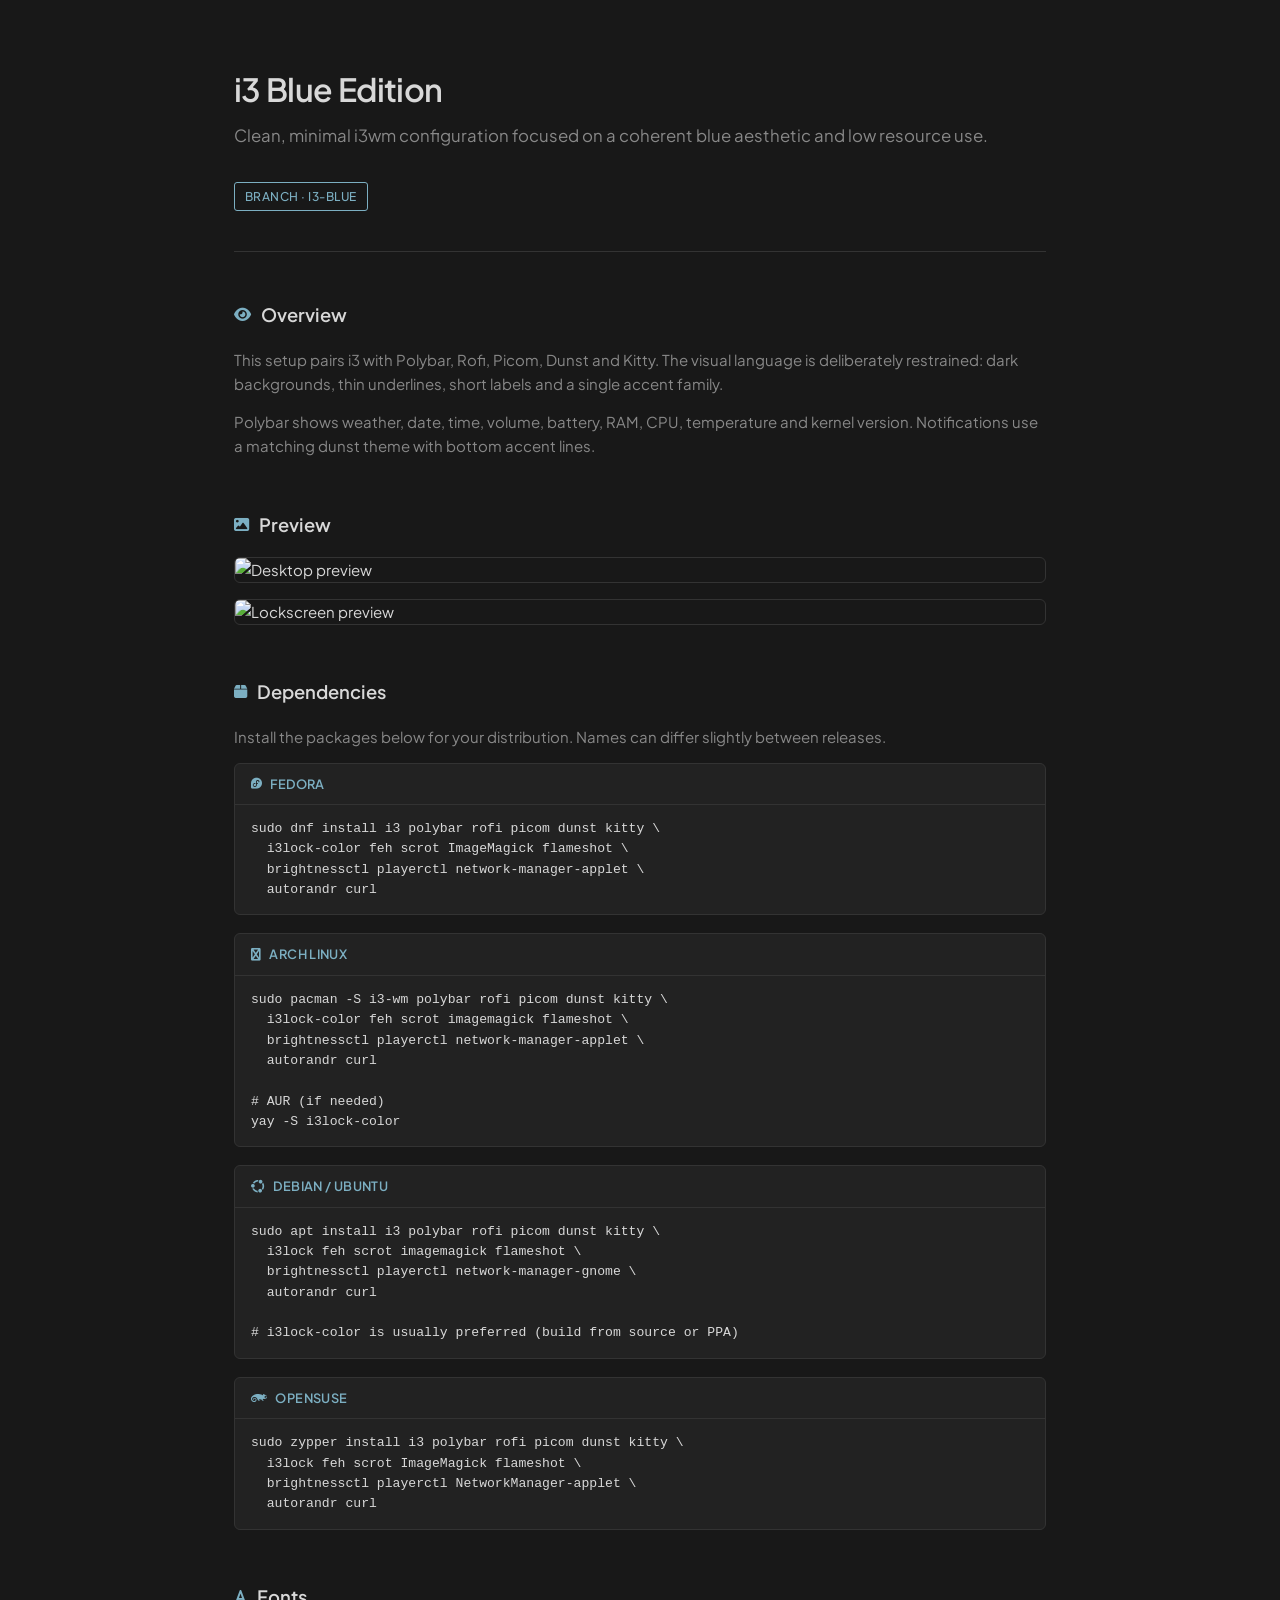
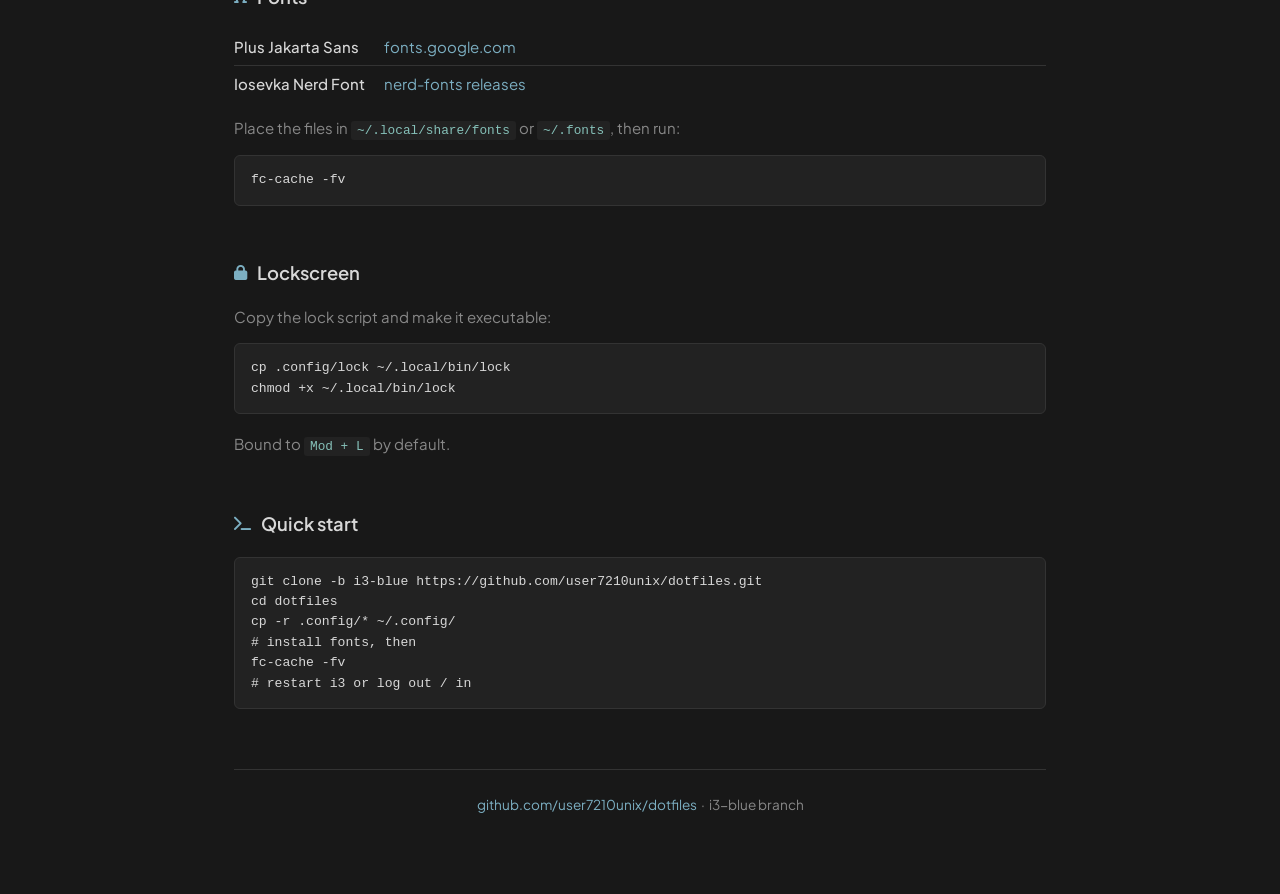
==== docs/index.html @ 130bd394 "Add index.html for i3 Blue Edition documentation" ====
<!DOCTYPE html>
<html lang="en">
<head>
  <meta charset="UTF-8">
  <meta name="viewport" content="width=device-width, initial-scale=1.0">
  <title>i3 Blue Edition — Dotfiles</title>
  <link rel="preconnect" href="https://fonts.googleapis.com">
  <link rel="preconnect" href="https://fonts.gstatic.com" crossorigin>
  <link href="https://fonts.googleapis.com/css2?family=Plus+Jakarta+Sans:ital,wght@0,200..800;1,200..800&display=swap" rel="stylesheet">
  <link rel="stylesheet" href="https://cdnjs.cloudflare.com/ajax/libs/font-awesome/6.5.1/css/all.min.css">
  <style>
    :root {
      --bg: #181818;
      --bg-alt: #222222;
      --fg: #d8d8d8;
      --fg-dim: #888888;
      --accent: #7cafc2;
      --accent2: #86c1b9;
      --border: #333333;
      --red: #ab4642;
    }

    * {
      margin: 0;
      padding: 0;
      box-sizing: border-box;
    }

    body {
      font-family: "Plus Jakarta Sans", system-ui, sans-serif;
      background: var(--bg);
      color: var(--fg);
      line-height: 1.6;
      font-size: 15px;
      -webkit-font-smoothing: antialiased;
    }

    .container {
      max-width: 860px;
      margin: 0 auto;
      padding: 0 24px 80px;
    }

    /* subtle entrance */
    @keyframes fadeUp {
      from { opacity: 0; transform: translateY(12px); }
      to   { opacity: 1; transform: translateY(0); }
    }

    header, section {
      animation: fadeUp 0.5s ease both;
    }

    header { animation-delay: 0.05s; }
    section:nth-of-type(1) { animation-delay: 0.1s; }
    section:nth-of-type(2) { animation-delay: 0.15s; }
    section:nth-of-type(3) { animation-delay: 0.2s; }
    section:nth-of-type(4) { animation-delay: 0.25s; }
    section:nth-of-type(5) { animation-delay: 0.3s; }

    header {
      padding: 64px 0 40px;
      border-bottom: 1px solid var(--border);
      margin-bottom: 48px;
    }

    header h1 {
      font-size: 2rem;
      font-weight: 600;
      letter-spacing: -0.02em;
      margin-bottom: 8px;
    }

    header p {
      color: var(--fg-dim);
      font-size: 1.05rem;
    }

    .badge {
      display: inline-block;
      margin-top: 18px;
      padding: 4px 10px;
      font-size: 0.75rem;
      font-weight: 500;
      letter-spacing: 0.04em;
      text-transform: uppercase;
      color: var(--accent);
      border: 1px solid var(--accent);
      border-radius: 3px;
    }

    h2 {
      font-size: 1.15rem;
      font-weight: 600;
      margin-bottom: 18px;
      color: var(--fg);
      display: flex;
      align-items: center;
      gap: 10px;
    }

    h2 i {
      color: var(--accent);
      font-size: 0.95rem;
    }

    section {
      margin-bottom: 52px;
    }

    p {
      color: var(--fg-dim);
      margin-bottom: 14px;
    }

    .preview {
      width: 100%;
      border-radius: 6px;
      border: 1px solid var(--border);
      display: block;
      margin-bottom: 16px;
    }

    /* package tables */
    .pkg-block {
      background: var(--bg-alt);
      border: 1px solid var(--border);
      border-radius: 6px;
      margin-bottom: 18px;
      overflow: hidden;
    }

    .pkg-block .distro {
      padding: 10px 16px;
      font-size: 0.8rem;
      font-weight: 600;
      letter-spacing: 0.03em;
      text-transform: uppercase;
      color: var(--accent);
      border-bottom: 1px solid var(--border);
      display: flex;
      align-items: center;
      gap: 8px;
    }

    .pkg-block pre {
      padding: 14px 16px;
      font-family: "JetBrains Mono", "Fira Code", ui-monospace, monospace;
      font-size: 0.82rem;
      line-height: 1.55;
      color: var(--fg);
      overflow-x: auto;
      white-space: pre-wrap;
    }

    /* file tree */
    .tree {
      background: var(--bg-alt);
      border: 1px solid var(--border);
      border-radius: 6px;
      padding: 18px 20px;
      font-family: "JetBrains Mono", "Fira Code", ui-monospace, monospace;
      font-size: 0.82rem;
      line-height: 1.7;
      color: var(--fg-dim);
      overflow-x: auto;
    }

    .tree .dir { color: var(--accent); }
    .tree .file { color: var(--fg); }

    /* list */
    ul.plain {
      list-style: none;
      padding-left: 0;
    }

    ul.plain li {
      padding: 6px 0;
      border-bottom: 1px solid var(--border);
      color: var(--fg-dim);
      display: flex;
      gap: 10px;
    }

    ul.plain li:last-child { border-bottom: none; }

    ul.plain li span {
      color: var(--fg);
      min-width: 140px;
      font-weight: 500;
    }

    code {
      font-family: "JetBrains Mono", "Fira Code", ui-monospace, monospace;
      font-size: 0.85em;
      background: var(--bg-alt);
      padding: 2px 6px;
      border-radius: 3px;
      color: var(--accent2);
    }

    footer {
      margin-top: 60px;
      padding-top: 24px;
      border-top: 1px solid var(--border);
      font-size: 0.85rem;
      color: var(--fg-dim);
      text-align: center;
    }

    a {
      color: var(--accent);
      text-decoration: none;
    }
  </style>
</head>
<body>
  <div class="container">

    <header>
      <h1>i3 Blue Edition</h1>
      <p>Clean, minimal i3wm configuration focused on a coherent blue aesthetic and low resource use.</p>
      <div class="badge">branch · i3-blue</div>
    </header>

    <section>
      <h2><i class="fa-solid fa-eye"></i> Overview</h2>
      <p>
        This setup pairs i3 with Polybar, Rofi, Picom, Dunst and Kitty.
        The visual language is deliberately restrained: dark backgrounds,
        thin underlines, short labels and a single accent family.
      </p>
      <p>
        Polybar shows weather, date, time, volume, battery, RAM, CPU,
        temperature and kernel version. Notifications use a matching
        dunst theme with bottom accent lines.
      </p>
    </section>

    <section>
      <h2><i class="fa-solid fa-image"></i> Preview</h2>
      <img class="preview" src="https://raw.githubusercontent.com/user7210unix/dotfiles/i3-blue/assets/preview.png" alt="Desktop preview">
      <img class="preview" src="https://raw.githubusercontent.com/user7210unix/dotfiles/i3-blue/assets/lock.jpg" alt="Lockscreen preview">
    </section>

    <section>
      <h2><i class="fa-solid fa-box"></i> Dependencies</h2>
      <p>Install the packages below for your distribution. Names can differ slightly between releases.</p>

      <div class="pkg-block">
        <div class="distro"><i class="fa-brands fa-fedora"></i> Fedora</div>
        <pre>sudo dnf install i3 polybar rofi picom dunst kitty \
  i3lock-color feh scrot ImageMagick flameshot \
  brightnessctl playerctl network-manager-applet \
  autorandr curl</pre>
      </div>

      <div class="pkg-block">
        <div class="distro"><i class="fa-brands fa-archway"></i> Arch Linux</div>
        <pre>sudo pacman -S i3-wm polybar rofi picom dunst kitty \
  i3lock-color feh scrot imagemagick flameshot \
  brightnessctl playerctl network-manager-applet \
  autorandr curl

# AUR (if needed)
yay -S i3lock-color</pre>
      </div>

      <div class="pkg-block">
        <div class="distro"><i class="fa-brands fa-ubuntu"></i> Debian / Ubuntu</div>
        <pre>sudo apt install i3 polybar rofi picom dunst kitty \
  i3lock feh scrot imagemagick flameshot \
  brightnessctl playerctl network-manager-gnome \
  autorandr curl

# i3lock-color is usually preferred (build from source or PPA)</pre>
      </div>

      <div class="pkg-block">
        <div class="distro"><i class="fa-brands fa-suse"></i> openSUSE</div>
        <pre>sudo zypper install i3 polybar rofi picom dunst kitty \
  i3lock feh scrot ImageMagick flameshot \
  brightnessctl playerctl NetworkManager-applet \
  autorandr curl</pre>
      </div>
    </section>

    <section>
      <h2><i class="fa-solid fa-font"></i> Fonts</h2>
      <ul class="plain">
        <li>
          <span>Plus Jakarta Sans</span>
          <a href="https://fonts.google.com/specimen/Plus+Jakarta+Sans">fonts.google.com</a>
        </li>
        <li>
          <span>Iosevka Nerd Font</span>
          <a href="https://github.com/ryanoasis/nerd-fonts/releases">nerd-fonts releases</a>
        </li>
      </ul>
      <p style="margin-top:14px">
        Place the files in <code>~/.local/share/fonts</code> or <code>~/.fonts</code>, then run:
      </p>
      <div class="pkg-block">
        <pre>fc-cache -fv</pre>
      </div>
    </section>

    <section>
      <h2><i class="fa-solid fa-lock"></i> Lockscreen</h2>
      <p>Copy the lock script and make it executable:</p>
      <div class="pkg-block">
        <pre>cp .config/lock ~/.local/bin/lock
chmod +x ~/.local/bin/lock</pre>
      </div>
      <p>Bound to <code>Mod + L</code> by default.</p>
    </section>

    <section>
      <h2><i class="fa-solid fa-terminal"></i> Quick start</h2>
      <div class="pkg-block">
        <pre>git clone -b i3-blue https://github.com/user7210unix/dotfiles.git
cd dotfiles
cp -r .config/* ~/.config/
# install fonts, then
fc-cache -fv
# restart i3 or log out / in</pre>
      </div>
    </section>

    <footer>
      <a href="https://github.com/user7210unix/dotfiles/tree/i3-blue">github.com/user7210unix/dotfiles</a>
      &nbsp;·&nbsp; i3-blue branch
    </footer>

  </div>
</body>
</html>
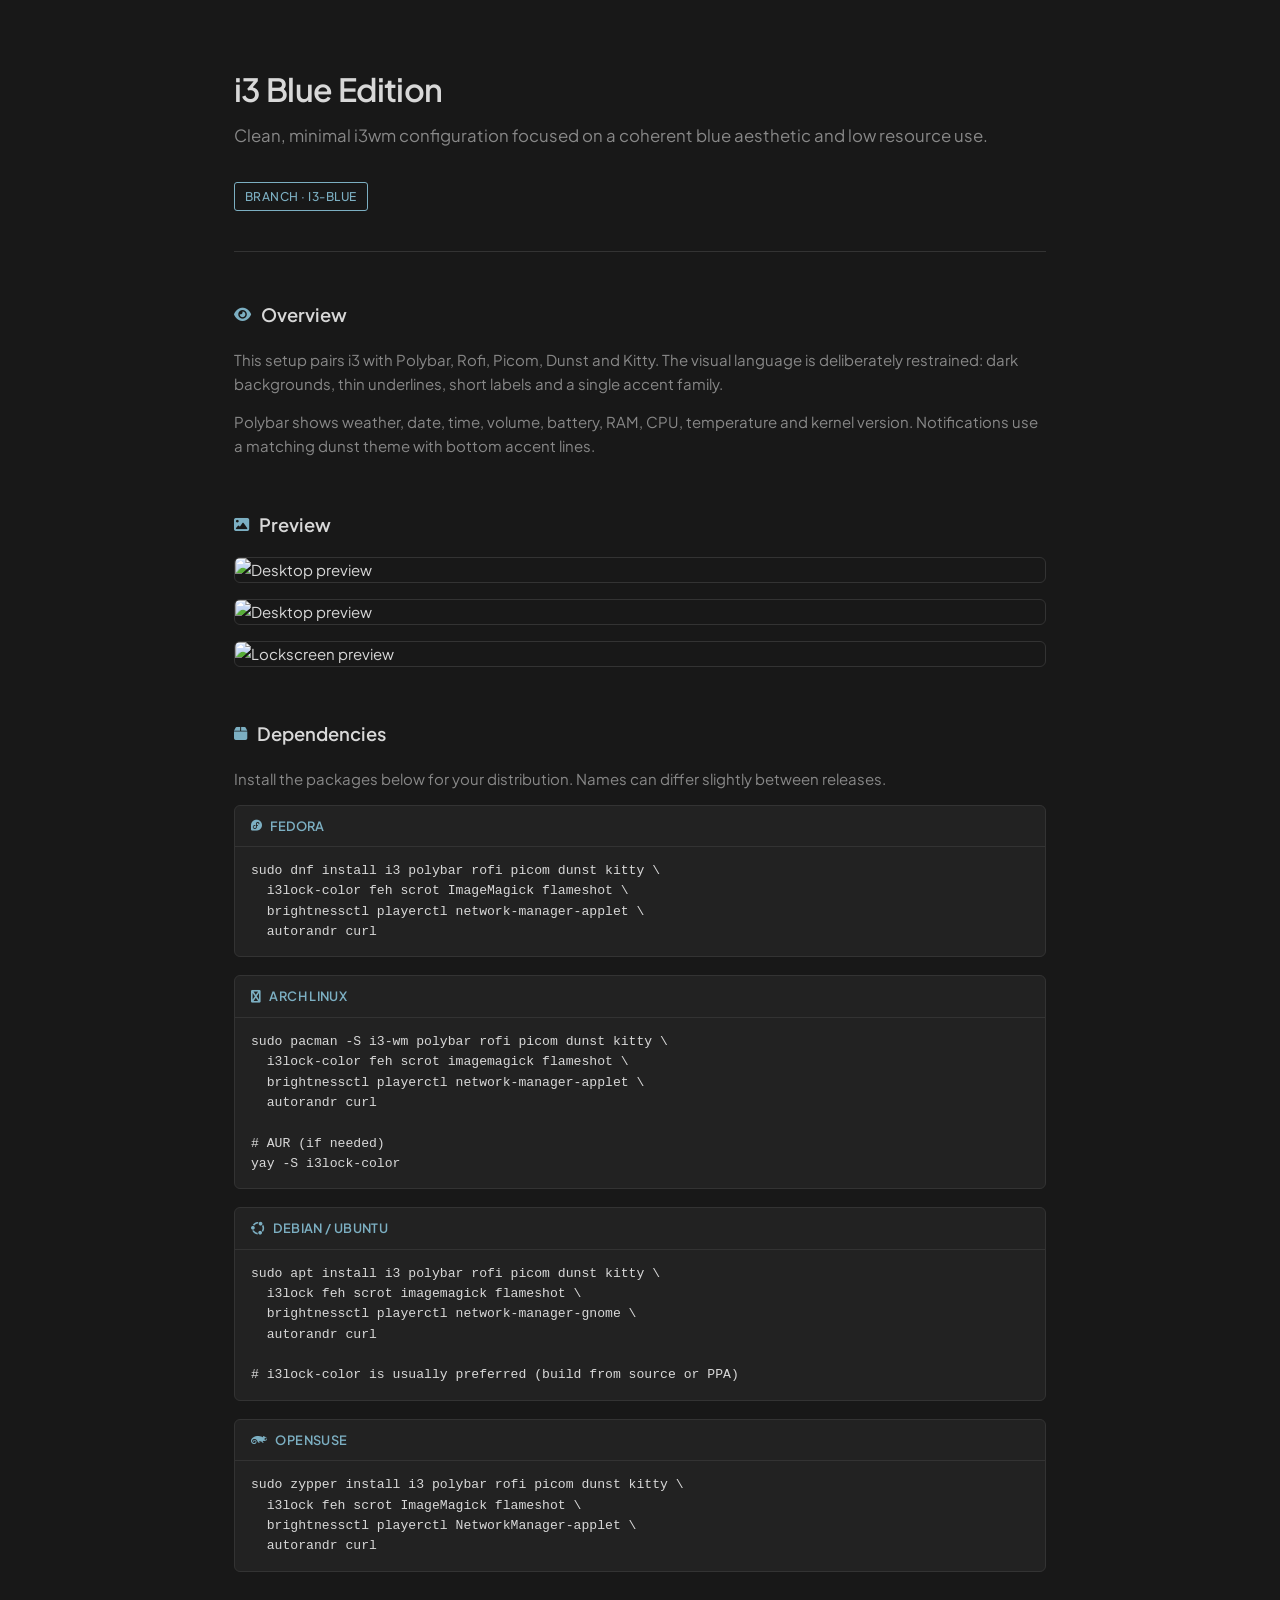
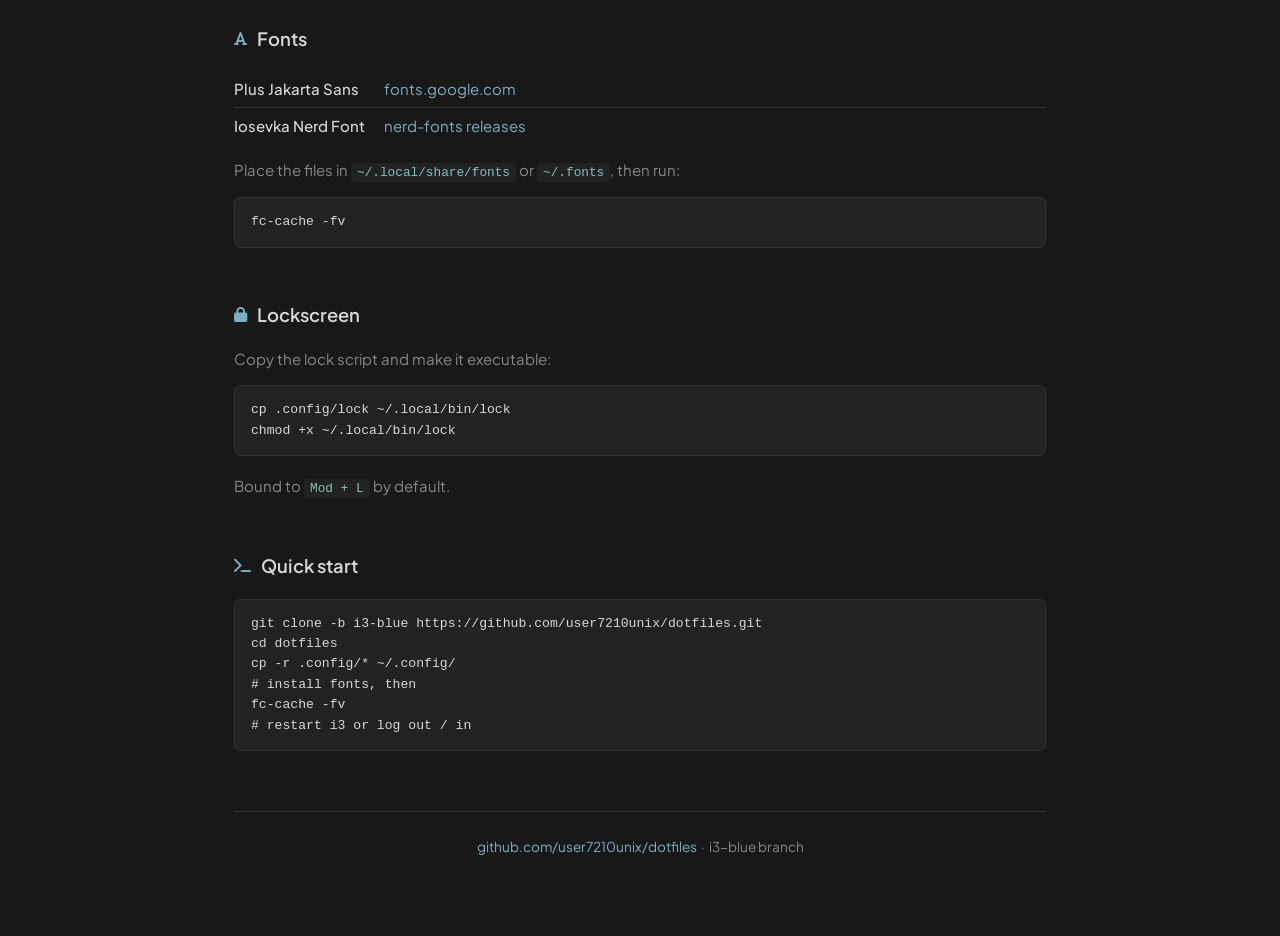
==== commit cffcdc5c: "Add additional preview image to index.html" ====
--- a/docs/index.html
+++ b/docs/index.html
@@ -241,6 +241,7 @@
     <section>
       <h2><i class="fa-solid fa-image"></i> Preview</h2>
       <img class="preview" src="https://raw.githubusercontent.com/user7210unix/dotfiles/i3-blue/assets/preview.png" alt="Desktop preview">
+      <img class="preview" src="https://raw.githubusercontent.com/user7210unix/dotfiles/i3-blue/assets/1preview.png" alt="Desktop preview">
       <img class="preview" src="https://raw.githubusercontent.com/user7210unix/dotfiles/i3-blue/assets/lock.jpg" alt="Lockscreen preview">
     </section>
 
